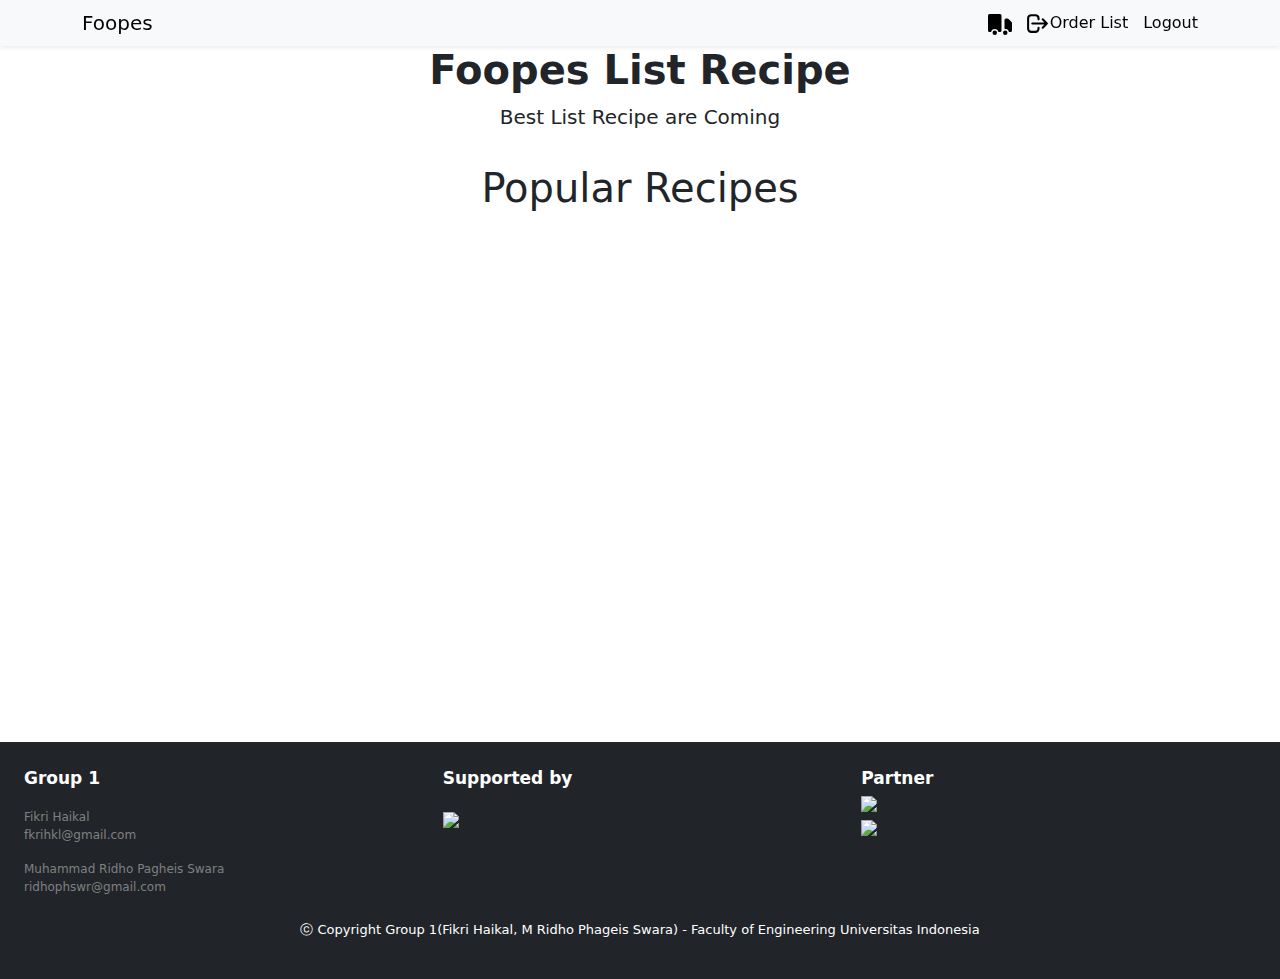
==== index.html @ 7c3a74df "create recipe detail page and fix some bugs" ====
<!DOCTYPE html>
<html lang="en">

<head>
    <meta charset="UTF-8">
    <meta http-equiv="X-UA-Compatible" content="IE=edge">
    <meta name="viewport" content="width=device-width, initial-scale=1.0">
    <title>List Recipe</title>
    <script src="https://ajax.googleapis.com/ajax/libs/jquery/3.6.0/jquery.min.js"></script>
    <link href="https://cdn.jsdelivr.net/npm/bootstrap@5.1.3/dist/css/bootstrap.min.css" rel="stylesheet">
    <script src="list_recipe.js"></script>
    <link rel="stylesheet" href="css/header.css">
</head>

<body class="bg-white" style="height: 100%">
    <!-- HEADER -->
    <div class="p-2 shadow-sm sticky-top bg-light">
        <div class="container d-flex justify-content-between align-items-center">
            <a href="" style="text-decoration: none; color: black; font-size: 20px;">Foopes</a>
            <div class="d-flex justify-content-center align-items-center header-menu">
                <a href="order_list.html">
                    <img src="img/ic_truck.svg" width="30px" height="30px" alt="">
                </a>
                <img class="btn-logout" style="cursor: pointer; margin-left: 10px;" src="img/ic_logout.svg" width="25px" height="25px" alt="">
                <a href="order_list.html" style="text-decoration: none; color: black;">
                    <p class="header-menu m-0">Order List</p>
                </a>
                <a class="btn-logout" style="text-decoration: none; color: black; margin-left: 15px; cursor:pointer;">
                    <p class="header-menu m-0">Logout</p>
                </a>
            </div>
        </div>
    </div>
    <!-- Body -->
    <header class="container-header">
        <div class="container h-100">
            <div class="row h-100 align-items-center">
                <div class="col-12 text-center">
                    <h1 class="fw-bold">Foopes List Recipe</h1>
                    <p class="lead">Best List Recipe are Coming</p>
                </div>
            </div>
        </div>
    </header>
    <div class="container">
        <h1 class="text-center pt-3 pb-3">Popular Recipes</h1>
        <div class="container pb-4">
            <div id="list-recipe" class="row row-cols-1 row-cols-md-3 justify-content-center mt-3 gap-md-4">


            </div>
        </div>
    </div>

    <!-- FOOTER -->
    <div style="margin-top: 50vh;">
        &nbsp;
    </div>
    <div class="bg-dark p-4">
        <div class="row row-cols-md-3">
            <div class="col" style="font-size: 12px; color: gray;">
                <div style="font-weight: bold; color: white; font-size:17px;">
                    Group 1
                </div>
                <div class="mt-3">
                    Fikri Haikal
                </div>
                <div>
                    fkrihkl@gmail.com
                </div>
                <div class="mt-3">
                    Muhammad Ridho Pagheis Swara
                </div>
                <div>
                    ridhophswr@gmail.com
                </div>
            </div>
            <div class="col">
                <div style="font-weight: bold; color: white; font-size:17px;">
                    Supported by
                </div>
                <div class="d-flex py-3">
                    <a href="https://mellntus.github.io/mekdunal/"><img width="130" src="https://www.upload.ee/image/14142746/Logo_MekDunal.png" /></a>
                </div>
            </div>
            <div class="col">
                <div style="font-weight: bold; color: white; font-size:17px;">
                    Partner
                </div>
                <div>
                    <a href="https://gofood.co.id"><img width="130" src="https://1000logos.net/wp-content/uploads/2020/10/Gofood-logo.png" /></a>
                </div>
                <div>
                    <a href="https://www.foodpanda.com/"><img width="130" src="https://s1.travix.com/cheaptickets/TH/assets/campaignLogos/Logo_foodpanda_horizonzal_pink_rgb_S.png" /></a>
                </div>
            </div>
        </div>
        <div class="mt-4 d-flex justify-content-center align-items-center">
            <p style="color: white; font-size: 13px;">ⓒ Copyright Group 1(Fikri Haikal, M Ridho Phageis Swara) - Faculty of Engineering Universitas Indonesia</p>
        </div>
    </div>
    <!-- FOOTER -->
</body>

</html>
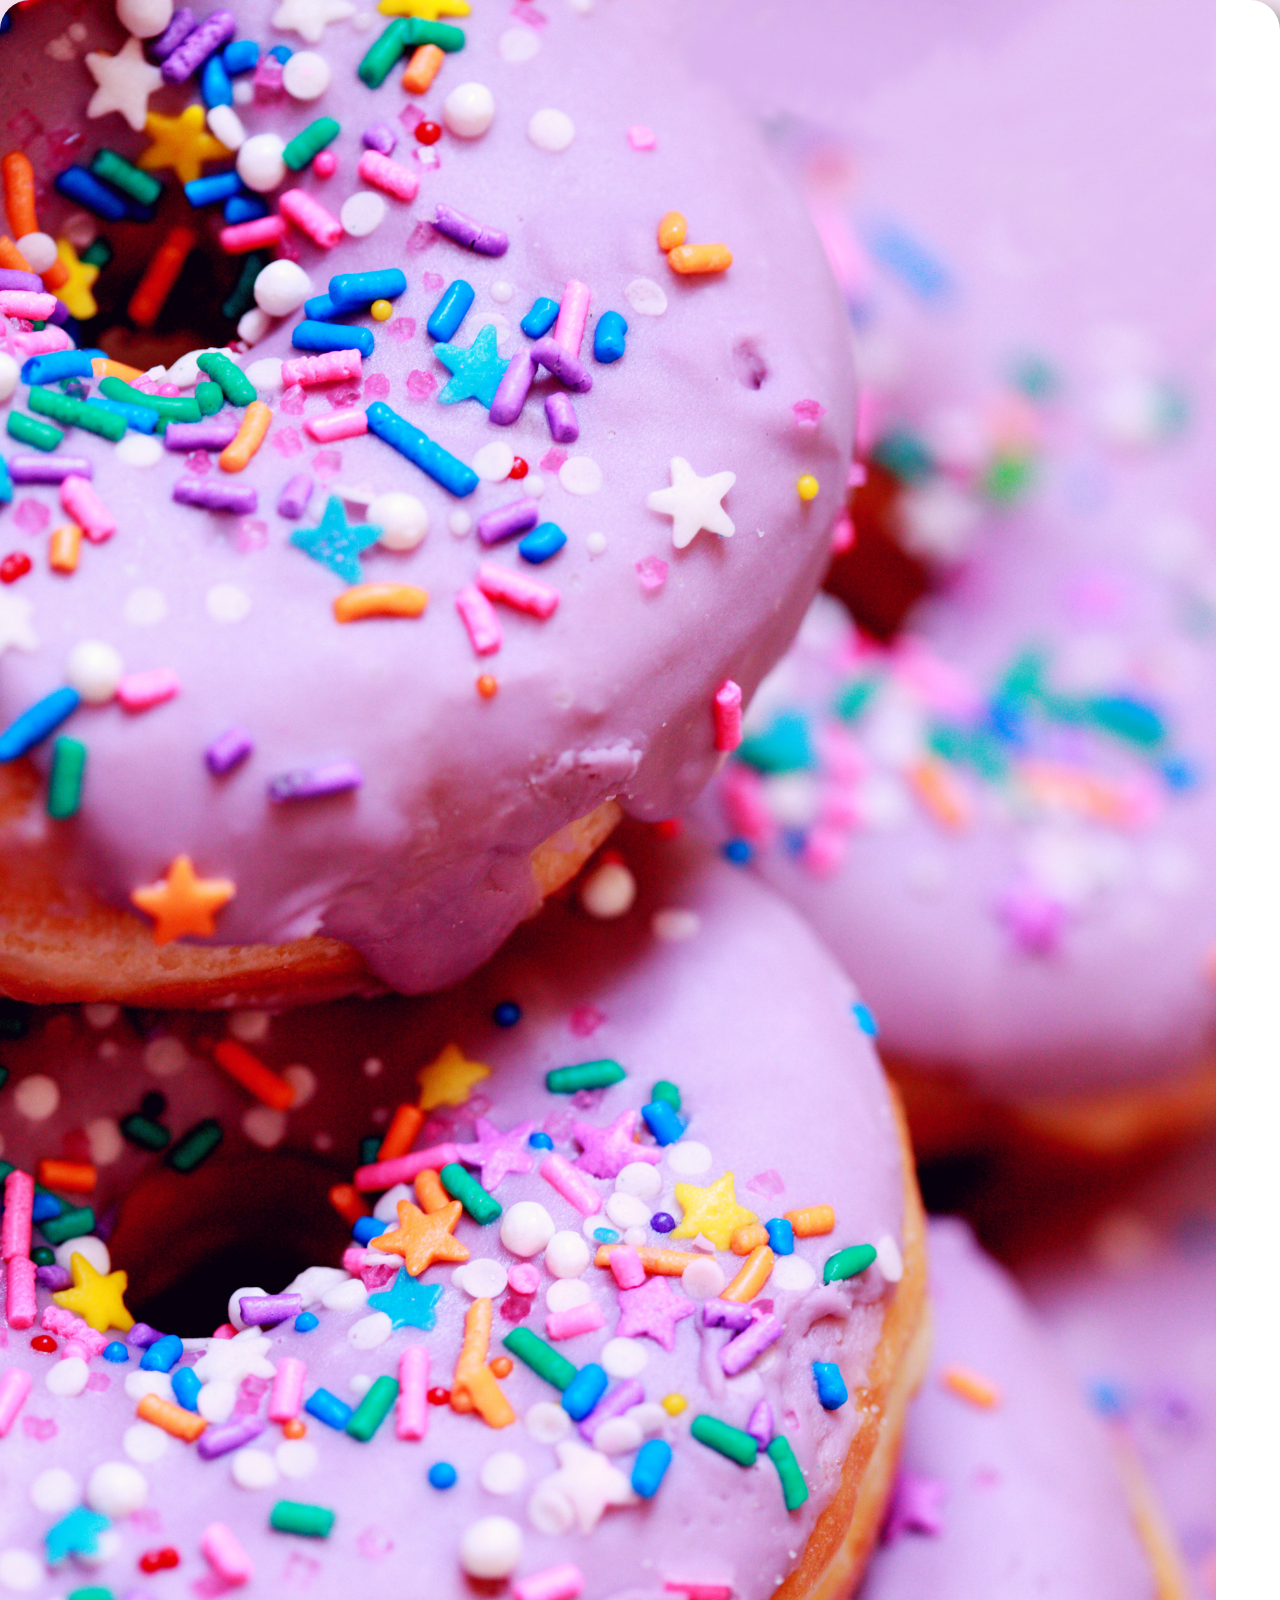
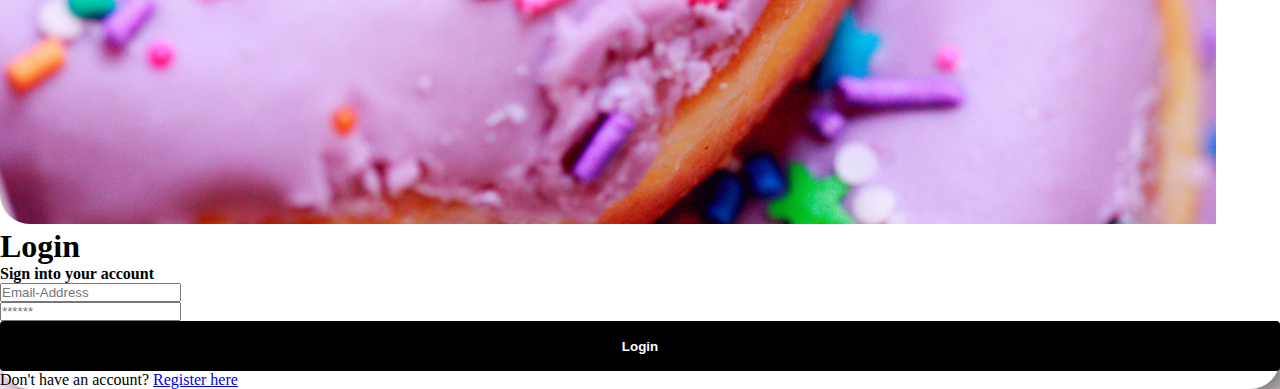
==== commit 9c08005f: "fix" ====
--- a/index.html
+++ b/index.html
@@ -9,7 +9,7 @@
     <script src="https://ajax.googleapis.com/ajax/libs/jquery/3.6.0/jquery.min.js"></script>
     <link href="https://cdn.jsdelivr.net/npm/bootstrap@5.1.3/dist/css/bootstrap.min.css" rel="stylesheet">
     <script src="list_recipe.js"></script>
-    <link rel="stylesheet" href="css/header.css">
+    <link rel="stylesheet" href="header.css">
 </head>
 
 <body class="bg-white" style="height: 100%">
--- a/header.css
+++ b/header.css
@@ -0,0 +1,69 @@
+@media screen and (min-width: 480px) {
+    .header-menu img {
+        display: none;
+        align-items: center;
+    }
+}
+
+@media screen and (max-width: 480px) {
+    .header-menu p {
+        display: none;
+    }
+}
+
+.container-header {
+    height: 95vh;
+    min-height: 500px;
+    background-image: linear-gradient(rgba(0, 0, 0, 0.6), rgba(0, 0, 0, 0.3)), url('https://images.pexels.com/photos/2673353/pexels-photo-2673353.jpeg?auto=compress&cs=tinysrgb&w=1260&h=750&dpr=2');
+    background-size: cover;
+    background-position: center;
+    background-repeat: no-repeat;
+    color: azure;
+}
+
+.header-order {
+    height: 95vh;
+    min-height: 500px;
+    background-image: linear-gradient(rgba(0, 0, 0, 0.6), rgba(0, 0, 0, 0.3)), url('https://images.pexels.com/photos/5637682/pexels-photo-5637682.jpeg?auto=compress&cs=tinysrgb&w=1260&h=750&dpr=2');
+    background-size: cover;
+    background-position: center;
+    background-repeat: no-repeat;
+    color: azure;
+}
+
+.details {
+    display: inline-block;
+    vertical-align: top;
+}
+
+.container-img {
+    height: 100px;
+    width: 100px;
+    /* background-image: url(/img/signupimg.jpg); */
+    background-size: cover;
+    background-repeat: no-repeat;
+    display: inline-block;
+    color: white;
+    border-radius: 4px;
+}
+
+.txt-next {
+    display: inline-block;
+    vertical-align: top;
+    font-size: 20px;
+    padding-left: 10px;
+}
+
+.status-order {
+    position: relative;
+    display: inline-flex;
+    padding: 0px 8px;
+    height: 26px;
+    font-size: 16px;
+    box-sizing: border-box;
+    background-color: rgb(214, 255, 222);
+    color: rgb(3, 172, 14);
+    align-items: center;
+    border-radius: 3px;
+    justify-content: center;
+}